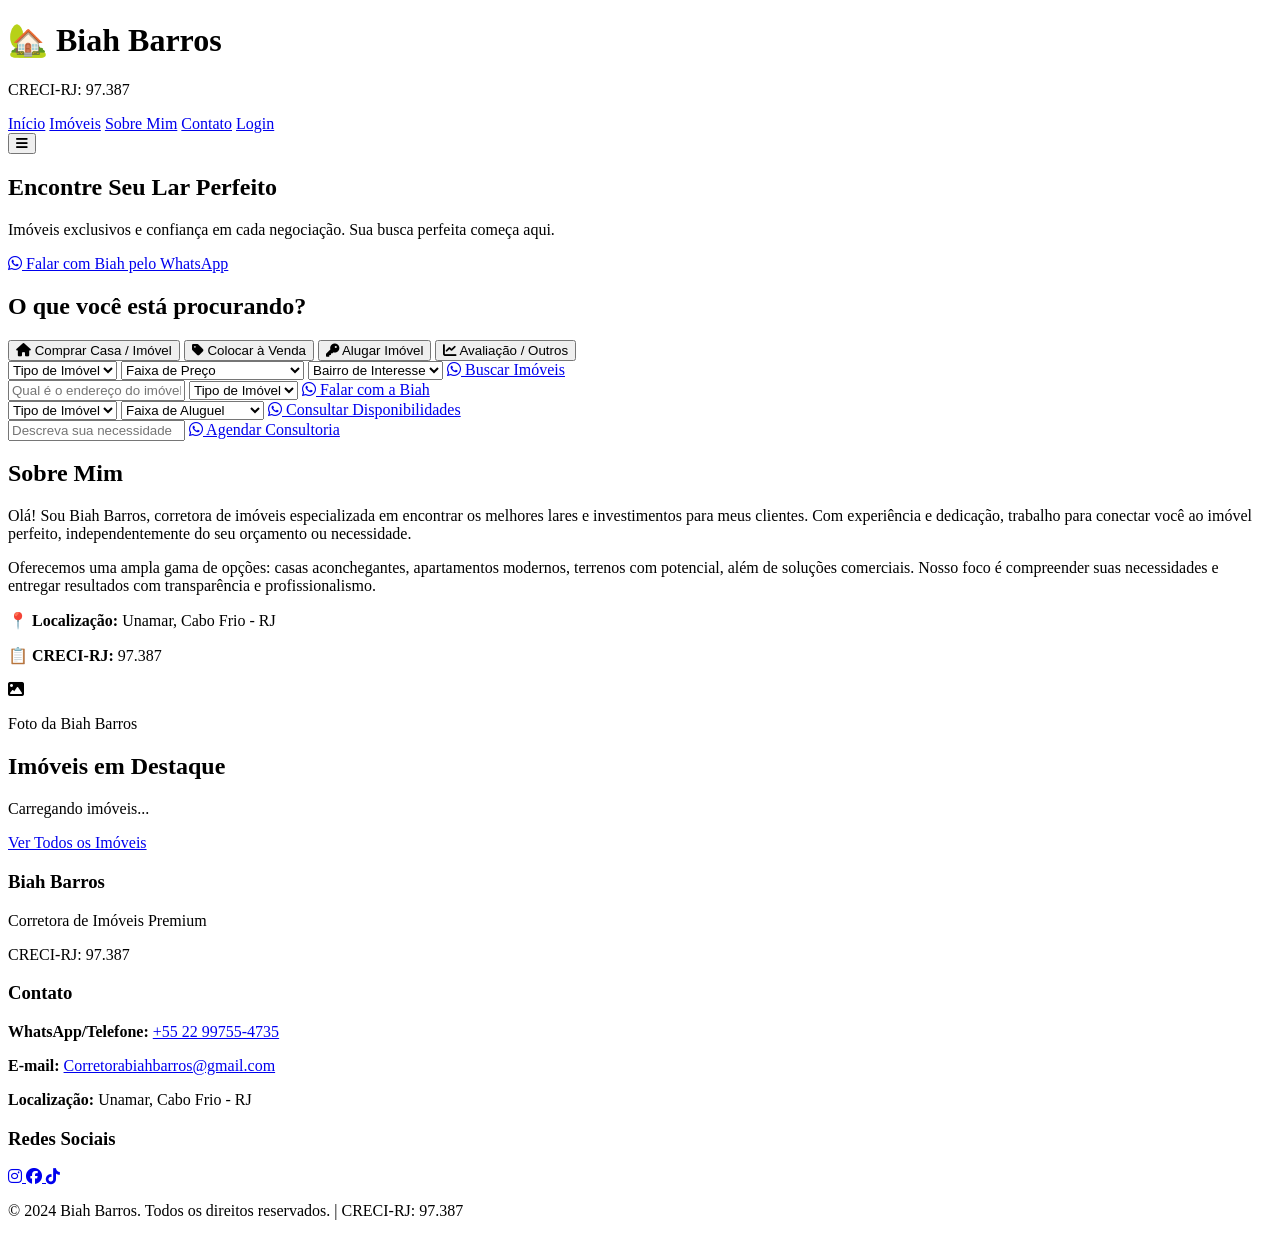
==== index.html @ 4f703f0f "Página principal do site Biah Barros com hero, sobre, imóveis e contato" ====
<!DOCTYPE html>
<html lang="pt-BR">
<head>
    <meta charset="UTF-8">
    <meta name="viewport" content="width=device-width, initial-scale=1.0">
    <title>Biah Barros - Corretora de Imóveis Premium</title>
    <link rel="stylesheet" href="styles.css">
    <link rel="stylesheet" href="https://cdnjs.cloudflare.com/ajax/libs/font-awesome/6.4.0/css/all.min.css">
</head>
<body>
    <!-- HEADER E NAVEGAÇÃO -->
    <header class="header">
        <div class="container">
            <div class="logo-section">
                <h1 class="logo">🏡 Biah Barros</h1>
                <p class="creci">CRECI-RJ: 97.387</p>
            </div>
            <nav class="nav">
                <a href="#inicio" class="nav-link">Início</a>
                <a href="#imoveis" class="nav-link">Imóveis</a>
                <a href="#sobre" class="nav-link">Sobre Mim</a>
                <a href="#contato" class="nav-link">Contato</a>
                <a href="login.html" class="nav-link auth-btn">Login</a>
            </nav>
            <button class="menu-toggle">
                <i class="fas fa-bars"></i>
            </button>
        </div>
    </header>

    <!-- HERO SECTION -->
    <section id="inicio" class="hero">
        <div class="hero-content">
            <h2 class="hero-title">Encontre Seu Lar Perfeito</h2>
            <p class="hero-subtitle">Imóveis exclusivos e confiança em cada negociação. Sua busca perfeita começa aqui.</p>
            <a href="#filtro" class="cta-button">
                <i class="fab fa-whatsapp"></i> Falar com Biah pelo WhatsApp
            </a>
        </div>
        <div class="hero-background"></div>
    </section>

    <!-- SEÇÃO FILTRO RÁPIDO -->
    <section id="filtro" class="filtro-section">
        <div class="container">
            <h2 class="section-title">O que você está procurando?</h2>
            <div class="filtro-tabs">
                <button class="filtro-tab active" data-filtro="comprar">
                    <i class="fas fa-home"></i> Comprar Casa / Imóvel
                </button>
                <button class="filtro-tab" data-filtro="vender">
                    <i class="fas fa-tag"></i> Colocar à Venda
                </button>
                <button class="filtro-tab" data-filtro="alugar">
                    <i class="fas fa-key"></i> Alugar Imóvel
                </button>
                <button class="filtro-tab" data-filtro="avaliacao">
                    <i class="fas fa-chart-line"></i> Avaliação / Outros
                </button>
            </div>

            <div class="filtro-content active" id="filtro-comprar">
                <div class="filtro-form">
                    <select class="filtro-input">
                        <option>Tipo de Imóvel</option>
                        <option>Casa</option>
                        <option>Apartamento</option>
                        <option>Terreno</option>
                        <option>Comercial</option>
                    </select>
                    <select class="filtro-input">
                        <option>Faixa de Preço</option>
                        <option>R$ 10.000 - R$ 50.000</option>
                        <option>R$ 50.000 - R$ 150.000</option>
                        <option>R$ 150.000 - R$ 500.000</option>
                        <option>R$ 500.000 - R$ 2.000.000</option>
                    </select>
                    <select class="filtro-input">
                        <option>Bairro de Interesse</option>
                        <option>Unamar</option>
                        <option>Praia do Forte</option>
                        <option>Centro</option>
                        <option>Peró</option>
                    </select>
                    <a href="https://wa.me/5522997554735?text=Olá%20Biah!%20Gostaria%20de%20informações%20sobre%20imóveis%20para%20compra" 
                       class="filtro-btn" target="_blank">
                        <i class="fab fa-whatsapp"></i> Buscar Imóveis
                    </a>
                </div>
            </div>

            <div class="filtro-content" id="filtro-vender">
                <div class="filtro-form">
                    <input type="text" class="filtro-input" placeholder="Qual é o endereço do imóvel?">
                    <select class="filtro-input">
                        <option>Tipo de Imóvel</option>
                        <option>Casa</option>
                        <option>Apartamento</option>
                        <option>Terreno</option>
                    </select>
                    <a href="https://wa.me/5522997554735?text=Olá%20Biah!%20Gostaria%20de%20colocar%20meu%20imóvel%20à%20venda" 
                       class="filtro-btn" target="_blank">
                        <i class="fab fa-whatsapp"></i> Falar com a Biah
                    </a>
                </div>
            </div>

            <div class="filtro-content" id="filtro-alugar">
                <div class="filtro-form">
                    <select class="filtro-input">
                        <option>Tipo de Imóvel</option>
                        <option>Casa</option>
                        <option>Apartamento</option>
                        <option>Comercial</option>
                    </select>
                    <select class="filtro-input">
                        <option>Faixa de Aluguel</option>
                        <option>R$ 500 - R$ 1.500</option>
                        <option>R$ 1.500 - R$ 3.000</option>
                        <option>R$ 3.000 - R$ 7.000</option>
                        <option>Acima de R$ 7.000</option>
                    </select>
                    <a href="https://wa.me/5522997554735?text=Olá%20Biah!%20Gostaria%20de%20informações%20sobre%20imóveis%20para%20aluguel" 
                       class="filtro-btn" target="_blank">
                        <i class="fab fa-whatsapp"></i> Consultar Disponibilidades
                    </a>
                </div>
            </div>

            <div class="filtro-content" id="filtro-avaliacao">
                <div class="filtro-form">
                    <input type="text" class="filtro-input" placeholder="Descreva sua necessidade">
                    <a href="https://wa.me/5522997554735?text=Olá%20Biah!%20Gostaria%20de%20solicitar%20uma%20avaliação%20ou%20consultoria" 
                       class="filtro-btn" target="_blank">
                        <i class="fab fa-whatsapp"></i> Agendar Consultoria
                    </a>
                </div>
            </div>
        </div>
    </section>

    <!-- SEÇÃO SOBRE MIM -->
    <section id="sobre" class="about">
        <div class="container">
            <div class="about-content">
                <div class="about-text">
                    <h2 class="section-title">Sobre Mim</h2>
                    <p>Olá! Sou Biah Barros, corretora de imóveis especializada em encontrar os melhores lares e investimentos para meus clientes. Com experiência e dedicação, trabalho para conectar você ao imóvel perfeito, independentemente do seu orçamento ou necessidade.</p>
                    <p>Oferecemos uma ampla gama de opções: casas aconchegantes, apartamentos modernos, terrenos com potencial, além de soluções comerciais. Nosso foco é compreender suas necessidades e entregar resultados com transparência e profissionalismo.</p>
                    <p><strong>📍 Localização:</strong> Unamar, Cabo Frio - RJ</p>
                    <p><strong>📋 CRECI-RJ:</strong> 97.387</p>
                </div>
                <div class="about-image">
                    <div class="placeholder-image">
                        <i class="fas fa-image"></i>
                        <p>Foto da Biah Barros</p>
                    </div>
                </div>
            </div>
        </div>
    </section>

    <!-- SEÇÃO IMÓVEIS EM DESTAQUE -->
    <section id="imoveis" class="properties">
        <div class="container">
            <h2 class="section-title">Imóveis em Destaque</h2>
            <div class="properties-grid" id="propertiesGrid">
                <!-- Imóveis serão carregados via JavaScript -->
                <p class="loading-text">Carregando imóveis...</p>
            </div>
            <div class="view-all">
                <a href="imoveis.html" class="view-all-btn">Ver Todos os Imóveis</a>
            </div>
        </div>
    </section>

    <!-- SEÇÃO CONTATO / RODAPÉ -->
    <footer id="contato" class="footer">
        <div class="container">
            <div class="footer-content">
                <div class="footer-section">
                    <h3>Biah Barros</h3>
                    <p>Corretora de Imóveis Premium</p>
                    <p>CRECI-RJ: 97.387</p>
                </div>
                <div class="footer-section">
                    <h3>Contato</h3>
                    <p><strong>WhatsApp/Telefone:</strong> <a href="https://wa.me/5522997554735" target="_blank">+55 22 99755-4735</a></p>
                    <p><strong>E-mail:</strong> <a href="mailto:Corretorabiahbarros@gmail.com">Corretorabiahbarros@gmail.com</a></p>
                    <p><strong>Localização:</strong> Unamar, Cabo Frio - RJ</p>
                </div>
                <div class="footer-section">
                    <h3>Redes Sociais</h3>
                    <div class="social-links">
                        <a href="https://instagram.com/corretorabiahbarros" target="_blank" title="Instagram">
                            <i class="fab fa-instagram"></i>
                        </a>
                        <a href="https://facebook.com/profile.php?id=61560522832267" target="_blank" title="Facebook">
                            <i class="fab fa-facebook"></i>
                        </a>
                        <a href="https://tiktok.com/@corretorabiahbarros" target="_blank" title="TikTok">
                            <i class="fab fa-tiktok"></i>
                        </a>
                    </div>
                </div>
            </div>
            <div class="footer-bottom">
                <p>&copy; 2024 Biah Barros. Todos os direitos reservados. | CRECI-RJ: 97.387</p>
            </div>
        </div>
    </footer>

    <script src="script.js"></script>
</body>
</html>
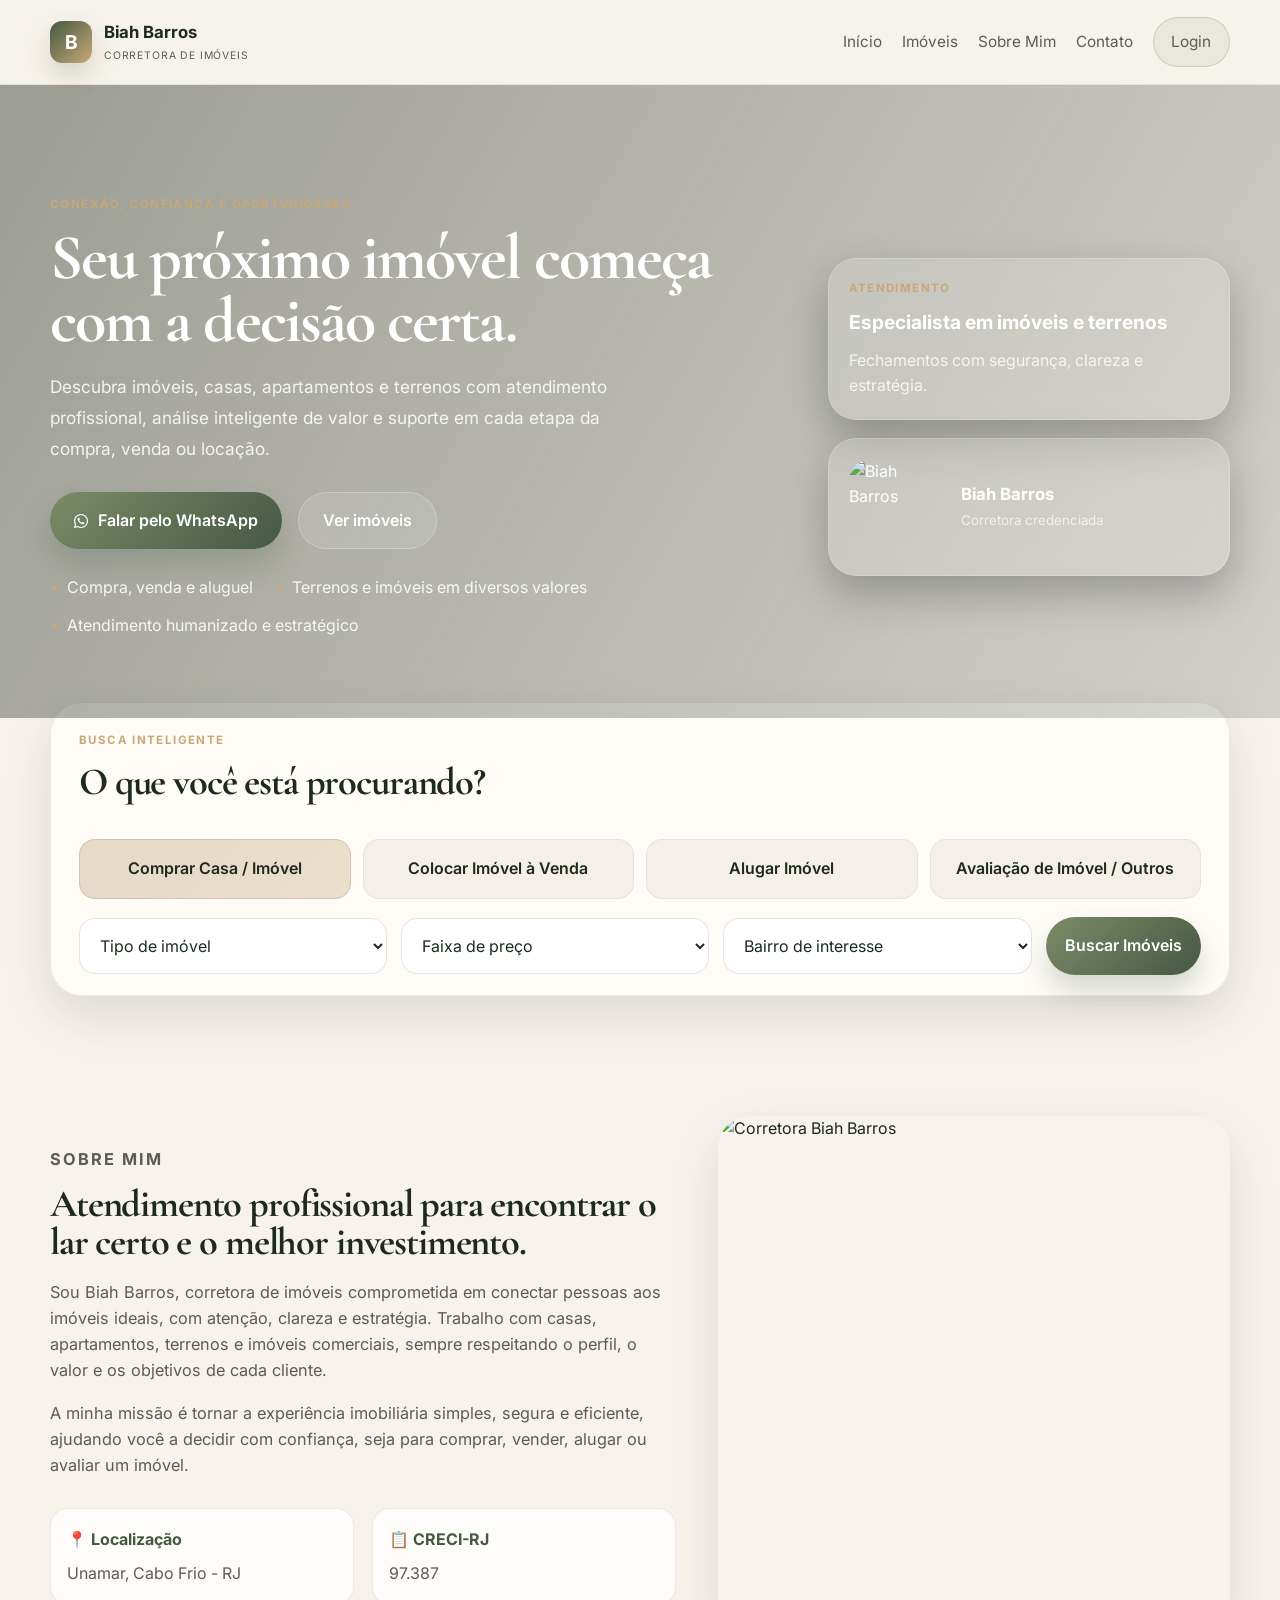
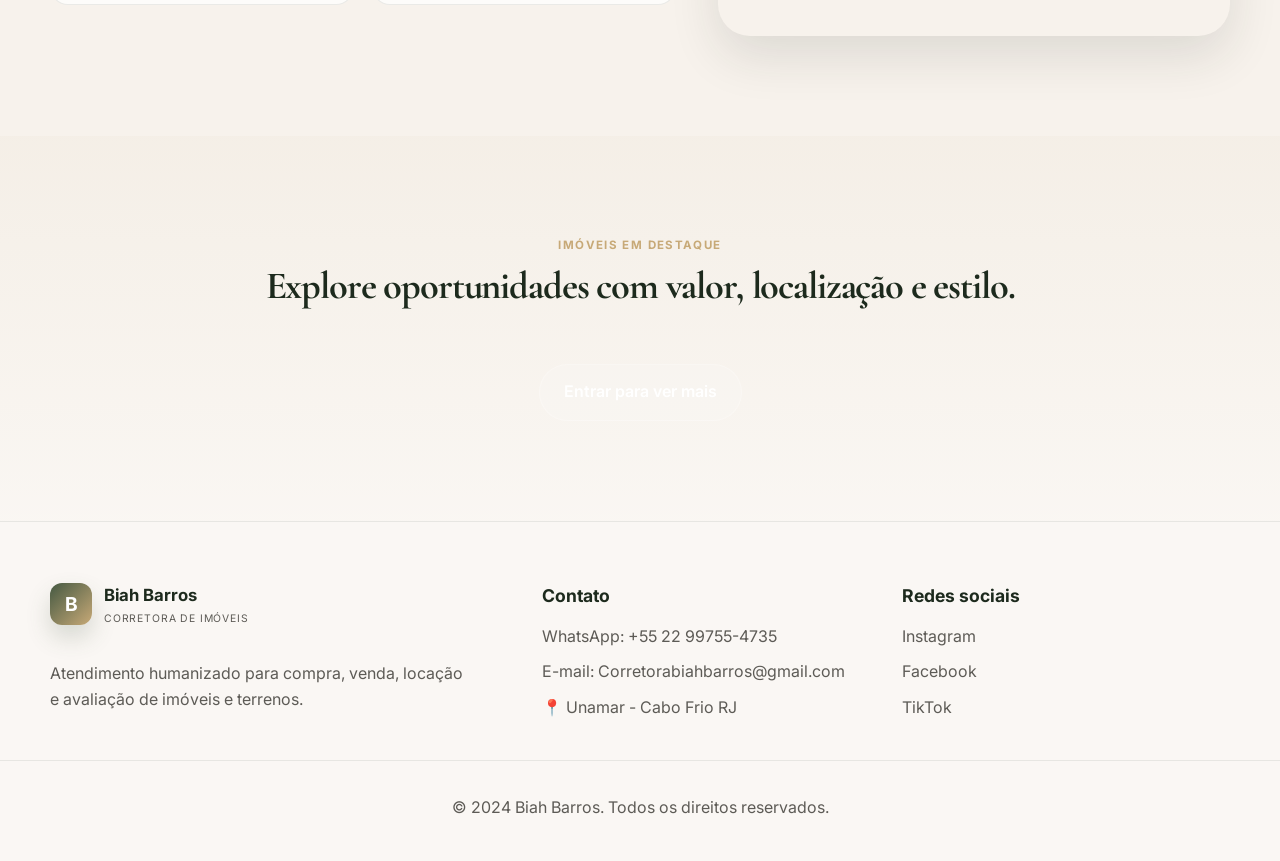
==== commit 2f29078f: "Criação do site completo da Biah Barros com páginas de login, painel admin, perfil do cliente e sist" ====
--- a/index.html
+++ b/index.html
@@ -1,215 +1,592 @@
 <!DOCTYPE html>
 <html lang="pt-BR">
-<head>
-    <meta charset="UTF-8">
-    <meta name="viewport" content="width=device-width, initial-scale=1.0">
-    <title>Biah Barros - Corretora de Imóveis Premium</title>
-    <link rel="stylesheet" href="styles.css">
-    <link rel="stylesheet" href="https://cdnjs.cloudflare.com/ajax/libs/font-awesome/6.4.0/css/all.min.css">
-</head>
-<body>
-    <!-- HEADER E NAVEGAÇÃO -->
-    <header class="header">
+  <head>
+    <meta charset="UTF-8" />
+    <meta name="viewport" content="width=device-width, initial-scale=1.0" />
+    <title>Biah Barros | Corretora de Imóveis</title>
+    <meta
+      name="description"
+      content="Biah Barros - Corretora de imóveis em Cabo Frio. Imóveis, terrenos, compra, venda e locação com atendimento profissional e confiança."
+    />
+    <link rel="preconnect" href="https://fonts.googleapis.com" />
+    <link rel="preconnect" href="https://fonts.gstatic.com" crossorigin />
+    <link
+      href="https://fonts.googleapis.com/css2?family=Cormorant+Garamond:wght@500;600;700&family=Inter:wght@400;500;600;700;800&display=swap"
+      rel="stylesheet"
+    />
+    <link rel="stylesheet" href="styles.css" />
+    <script defer src="script.js"></script>
+  </head>
+  <body data-page="home">
+    <header class="site-header">
+      <div class="container nav-shell">
+        <a href="index.html" class="brand" aria-label="Biah Barros home">
+          <span class="brand-mark">B</span>
+          <div>
+            <strong>Biah Barros</strong>
+            <small>Corretora de Imóveis</small>
+          </div>
+        </a>
+
+        <nav class="main-nav" aria-label="Menu principal">
+          <a href="#inicio">Início</a>
+          <a href="#imoveis">Imóveis</a>
+          <a href="#sobre">Sobre Mim</a>
+          <a href="#contato">Contato</a>
+          <a href="login.html" class="nav-login">Login</a>
+        </nav>
+
+        <button class="menu-toggle" aria-label="Abrir menu">
+          <span></span>
+          <span></span>
+          <span></span>
+        </button>
+      </div>
+    </header>
+
+    <main>
+      <section id="inicio" class="hero">
+        <div class="hero-overlay"></div>
+        <div class="container hero-grid">
+          <div class="hero-copy">
+            <p class="eyebrow">Conexão, confiança e oportunidades</p>
+            <h1>Seu próximo imóvel começa com a decisão certa.</h1>
+            <p class="lead">
+              Descubra imóveis, casas, apartamentos e terrenos com atendimento profissional,
+              análise inteligente de valor e suporte em cada etapa da compra, venda ou locação.
+            </p>
+            <div class="hero-actions">
+              <a
+                class="btn btn-primary"
+                href="https://wa.me/5522997554735?text=Ol%C3%A1%20Biah!%20Quero%20conversar%20sobre%20im%C3%B3veis%20e%20terrenos."
+                target="_blank"
+                rel="noopener noreferrer"
+              >
+                <i class="fa-brands fa-whatsapp"></i> Falar pelo WhatsApp
+              </a>
+              <a class="btn btn-secondary" href="#imoveis">Ver imóveis</a>
+            </div>
+            <ul class="hero-points">
+              <li>Compra, venda e aluguel</li>
+              <li>Terrenos e imóveis em diversos valores</li>
+              <li>Atendimento humanizado e estratégico</li>
+            </ul>
+          </div>
+
+          <div class="hero-panel">
+            <div class="mini-card">
+              <span class="mini-label">Atendimento</span>
+              <strong>Especialista em imóveis e terrenos</strong>
+              <p>Fechamentos com segurança, clareza e estratégia.</p>
+            </div>
+            <div class="agent-card">
+              <img
+                src="https://images.unsplash.com/photo-1494790108377-be9c29b29330?auto=format&fit=crop&w=900&q=80"
+                alt="Biah Barros"
+              />
+              <div>
+                <span>Biah Barros</span>
+                <small>Corretora credenciada</small>
+              </div>
+            </div>
+          </div>
+        </div>
+      </section>
+
+      <section class="quick-search" id="filtro">
+        <div class="container search-box">
+          <div class="section-heading left">
+            <p class="eyebrow">Busca inteligente</p>
+            <h2>O que você está procurando?</h2>
+          </div>
+
+          <div class="tab-list" role="tablist" aria-label="Filtro rápido">
+            <button class="tab active" data-target="comprar" role="tab" aria-selected="true">
+              Comprar Casa / Imóvel
+            </button>
+            <button class="tab" data-target="vender" role="tab" aria-selected="false">
+              Colocar Imóvel à Venda
+            </button>
+            <button class="tab" data-target="alugar" role="tab" aria-selected="false">
+              Alugar Imóvel
+            </button>
+            <button class="tab" data-target="avaliacao" role="tab" aria-selected="false">
+              Avaliação de Imóvel / Outros
+            </button>
+          </div>
+
+          <div class="tab-panel active" id="comprar">
+            <form class="search-form">
+              <select name="propertyType" aria-label="Tipo de imóvel">
+                <option value="">Tipo de imóvel</option>
+                <option value="Casa">Casa</option>
+                <option value="Apartamento">Apartamento</option>
+                <option value="Terreno">Terreno</option>
+                <option value="Comercial">Comercial</option>
+              </select>
+              <select name="budget" aria-label="Faixa de preço">
+                <option value="">Faixa de preço</option>
+                <option value="10000-50000">R$ 10.000 - R$ 50.000</option>
+                <option value="50000-150000">R$ 50.000 - R$ 150.000</option>
+                <option value="150000-500000">R$ 150.000 - R$ 500.000</option>
+                <option value="500000-2000000">R$ 500.000 - R$ 2.000.000</option>
+              </select>
+              <select name="location" aria-label="Bairro de interesse">
+                <option value="">Bairro de interesse</option>
+                <option value="Unamar">Unamar</option>
+                <option value="Praia do Forte">Praia do Forte</option>
+                <option value="Centro">Centro</option>
+                <option value="Peró">Peró</option>
+              </select>
+              <button type="button" class="btn btn-primary quick-send" data-message="Olá Biah! Quero encontrar imóveis para compra.">
+                Buscar Imóveis
+              </button>
+            </form>
+          </div>
+
+          <div class="tab-panel" id="vender">
+            <form class="search-form">
+              <input type="text" name="address" placeholder="Qual é o endereço do imóvel?" />
+              <select name="saleType" aria-label="Tipo do imóvel">
+                <option value="">Tipo de imóvel</option>
+                <option value="Casa">Casa</option>
+                <option value="Apartamento">Apartamento</option>
+                <option value="Terreno">Terreno</option>
+                <option value="Comercial">Comercial</option>
+              </select>
+              <button type="button" class="btn btn-primary quick-send" data-message="Olá Biah! Gostaria de colocar meu imóvel à venda.">
+                Falar com a Biah
+              </button>
+            </form>
+          </div>
+
+          <div class="tab-panel" id="alugar">
+            <form class="search-form">
+              <select name="rentalType" aria-label="Tipo de imóvel para aluguel">
+                <option value="">Tipo de imóvel</option>
+                <option value="Casa">Casa</option>
+                <option value="Apartamento">Apartamento</option>
+                <option value="Comercial">Comercial</option>
+              </select>
+              <select name="rentalBudget" aria-label="Faixa de aluguel">
+                <option value="">Faixa de aluguel</option>
+                <option value="500-1500">R$ 500 - R$ 1.500</option>
+                <option value="1500-3000">R$ 1.500 - R$ 3.000</option>
+                <option value="3000-7000">R$ 3.000 - R$ 7.000</option>
+                <option value="7000-20000">Acima de R$ 7.000</option>
+              </select>
+              <button type="button" class="btn btn-primary quick-send" data-message="Olá Biah! Quero saber opções para alugar imóveis.">
+                Consultar Disponibilidades
+              </button>
+            </form>
+          </div>
+
+          <div class="tab-panel" id="avaliacao">
+            <form class="search-form">
+              <input type="text" name="evaluation" placeholder="Descreva sua necessidade ou imóvel" />
+              <button type="button" class="btn btn-primary quick-send" data-message="Olá Biah! Quero solicitar avaliação ou consultoria imobiliária.">
+                Agendar Consultoria
+              </button>
+            </form>
+          </div>
+        </div>
+      </section>
+
+      <section id="sobre" class="about-section">
+        <div class="container about-grid">
+          <div class="about-copy">
+            <p class="eyebrow">Sobre mim</p>
+            <h2>Atendimento profissional para encontrar o lar certo e o melhor investimento.</h2>
+            <p>
+              Sou Biah Barros, corretora de imóveis comprometida em conectar pessoas aos imóveis ideais,
+              com atenção, clareza e estratégia. Trabalho com casas, apartamentos, terrenos e imóveis comerciais,
+              sempre respeitando o perfil, o valor e os objetivos de cada cliente.
+            </p>
+            <p>
+              A minha missão é tornar a experiência imobiliária simples, segura e eficiente, ajudando você a
+              decidir com confiança, seja para comprar, vender, alugar ou avaliar um imóvel.
+            </p>
+            <div class="about-list">
+              <div>
+                <strong>📍 Localização</strong>
+                <span>Unamar, Cabo Frio - RJ</span>
+              </div>
+              <div>
+                <strong>📋 CRECI-RJ</strong>
+                <span>97.387</span>
+              </div>
+            </div>
+          </div>
+
+          <div class="about-photo">
+            <img
+              src="https://images.unsplash.com/photo-1544005313-94ddf0286df2?auto=format&fit=crop&w=900&q=80"
+              alt="Corretora Biah Barros"
+            />
+          </div>
+        </div>
+      </section>
+
+      <section id="imoveis" class="feature-section">
         <div class="container">
-            <div class="logo-section">
-                <h1 class="logo">🏡 Biah Barros</h1>
-                <p class="creci">CRECI-RJ: 97.387</p>
+          <div class="section-heading center">
+            <p class="eyebrow">Imóveis em destaque</p>
+            <h2>Explore oportunidades com valor, localização e estilo.</h2>
+          </div>
+
+          <div class="property-grid" id="featuredProperties"></div>
+
+          <div class="more-link-wrap">
+            <a href="login.html" class="btn btn-secondary">Entrar para ver mais</a>
+          </div>
+        </div>
+      </section>
+    </main>
+
+    <footer id="contato" class="site-footer">
+      <div class="container footer-grid">
+        <div>
+          <a href="index.html" class="brand footer-brand">
+            <span class="brand-mark">B</span>
+            <div>
+              <strong>Biah Barros</strong>
+              <small>Corretora de Imóveis</small>
             </div>
-            <nav class="nav">
-                <a href="#inicio" class="nav-link">Início</a>
-                <a href="#imoveis" class="nav-link">Imóveis</a>
-                <a href="#sobre" class="nav-link">Sobre Mim</a>
-                <a href="#contato" class="nav-link">Contato</a>
-                <a href="login.html" class="nav-link auth-btn">Login</a>
-            </nav>
-            <button class="menu-toggle">
-                <i class="fas fa-bars"></i>
-            </button>
-        </div>
-    </header>
-
-    <!-- HERO SECTION -->
-    <section id="inicio" class="hero">
-        <div class="hero-content">
-            <h2 class="hero-title">Encontre Seu Lar Perfeito</h2>
-            <p class="hero-subtitle">Imóveis exclusivos e confiança em cada negociação. Sua busca perfeita começa aqui.</p>
-            <a href="#filtro" class="cta-button">
-                <i class="fab fa-whatsapp"></i> Falar com Biah pelo WhatsApp
-            </a>
-        </div>
-        <div class="hero-background"></div>
-    </section>
-
-    <!-- SEÇÃO FILTRO RÁPIDO -->
-    <section id="filtro" class="filtro-section">
-        <div class="container">
-            <h2 class="section-title">O que você está procurando?</h2>
-            <div class="filtro-tabs">
-                <button class="filtro-tab active" data-filtro="comprar">
-                    <i class="fas fa-home"></i> Comprar Casa / Imóvel
-                </button>
-                <button class="filtro-tab" data-filtro="vender">
-                    <i class="fas fa-tag"></i> Colocar à Venda
-                </button>
-                <button class="filtro-tab" data-filtro="alugar">
-                    <i class="fas fa-key"></i> Alugar Imóvel
-                </button>
-                <button class="filtro-tab" data-filtro="avaliacao">
-                    <i class="fas fa-chart-line"></i> Avaliação / Outros
-                </button>
-            </div>
-
-            <div class="filtro-content active" id="filtro-comprar">
-                <div class="filtro-form">
-                    <select class="filtro-input">
-                        <option>Tipo de Imóvel</option>
-                        <option>Casa</option>
-                        <option>Apartamento</option>
-                        <option>Terreno</option>
-                        <option>Comercial</option>
-                    </select>
-                    <select class="filtro-input">
-                        <option>Faixa de Preço</option>
-                        <option>R$ 10.000 - R$ 50.000</option>
-                        <option>R$ 50.000 - R$ 150.000</option>
-                        <option>R$ 150.000 - R$ 500.000</option>
-                        <option>R$ 500.000 - R$ 2.000.000</option>
-                    </select>
-                    <select class="filtro-input">
-                        <option>Bairro de Interesse</option>
-                        <option>Unamar</option>
-                        <option>Praia do Forte</option>
-                        <option>Centro</option>
-                        <option>Peró</option>
-                    </select>
-                    <a href="https://wa.me/5522997554735?text=Olá%20Biah!%20Gostaria%20de%20informações%20sobre%20imóveis%20para%20compra" 
-                       class="filtro-btn" target="_blank">
-                        <i class="fab fa-whatsapp"></i> Buscar Imóveis
-                    </a>
-                </div>
-            </div>
-
-            <div class="filtro-content" id="filtro-vender">
-                <div class="filtro-form">
-                    <input type="text" class="filtro-input" placeholder="Qual é o endereço do imóvel?">
-                    <select class="filtro-input">
-                        <option>Tipo de Imóvel</option>
-                        <option>Casa</option>
-                        <option>Apartamento</option>
-                        <option>Terreno</option>
-                    </select>
-                    <a href="https://wa.me/5522997554735?text=Olá%20Biah!%20Gostaria%20de%20colocar%20meu%20imóvel%20à%20venda" 
-                       class="filtro-btn" target="_blank">
-                        <i class="fab fa-whatsapp"></i> Falar com a Biah
-                    </a>
-                </div>
-            </div>
-
-            <div class="filtro-content" id="filtro-alugar">
-                <div class="filtro-form">
-                    <select class="filtro-input">
-                        <option>Tipo de Imóvel</option>
-                        <option>Casa</option>
-                        <option>Apartamento</option>
-                        <option>Comercial</option>
-                    </select>
-                    <select class="filtro-input">
-                        <option>Faixa de Aluguel</option>
-                        <option>R$ 500 - R$ 1.500</option>
-                        <option>R$ 1.500 - R$ 3.000</option>
-                        <option>R$ 3.000 - R$ 7.000</option>
-                        <option>Acima de R$ 7.000</option>
-                    </select>
-                    <a href="https://wa.me/5522997554735?text=Olá%20Biah!%20Gostaria%20de%20informações%20sobre%20imóveis%20para%20aluguel" 
-                       class="filtro-btn" target="_blank">
-                        <i class="fab fa-whatsapp"></i> Consultar Disponibilidades
-                    </a>
-                </div>
-            </div>
-
-            <div class="filtro-content" id="filtro-avaliacao">
-                <div class="filtro-form">
-                    <input type="text" class="filtro-input" placeholder="Descreva sua necessidade">
-                    <a href="https://wa.me/5522997554735?text=Olá%20Biah!%20Gostaria%20de%20solicitar%20uma%20avaliação%20ou%20consultoria" 
-                       class="filtro-btn" target="_blank">
-                        <i class="fab fa-whatsapp"></i> Agendar Consultoria
-                    </a>
-                </div>
-            </div>
-        </div>
-    </section>
-
-    <!-- SEÇÃO SOBRE MIM -->
-    <section id="sobre" class="about">
-        <div class="container">
-            <div class="about-content">
-                <div class="about-text">
-                    <h2 class="section-title">Sobre Mim</h2>
-                    <p>Olá! Sou Biah Barros, corretora de imóveis especializada em encontrar os melhores lares e investimentos para meus clientes. Com experiência e dedicação, trabalho para conectar você ao imóvel perfeito, independentemente do seu orçamento ou necessidade.</p>
-                    <p>Oferecemos uma ampla gama de opções: casas aconchegantes, apartamentos modernos, terrenos com potencial, além de soluções comerciais. Nosso foco é compreender suas necessidades e entregar resultados com transparência e profissionalismo.</p>
-                    <p><strong>📍 Localização:</strong> Unamar, Cabo Frio - RJ</p>
-                    <p><strong>📋 CRECI-RJ:</strong> 97.387</p>
-                </div>
-                <div class="about-image">
-                    <div class="placeholder-image">
-                        <i class="fas fa-image"></i>
-                        <p>Foto da Biah Barros</p>
-                    </div>
-                </div>
-            </div>
-        </div>
-    </section>
-
-    <!-- SEÇÃO IMÓVEIS EM DESTAQUE -->
-    <section id="imoveis" class="properties">
-        <div class="container">
-            <h2 class="section-title">Imóveis em Destaque</h2>
-            <div class="properties-grid" id="propertiesGrid">
-                <!-- Imóveis serão carregados via JavaScript -->
-                <p class="loading-text">Carregando imóveis...</p>
-            </div>
-            <div class="view-all">
-                <a href="imoveis.html" class="view-all-btn">Ver Todos os Imóveis</a>
-            </div>
-        </div>
-    </section>
-
-    <!-- SEÇÃO CONTATO / RODAPÉ -->
-    <footer id="contato" class="footer">
-        <div class="container">
-            <div class="footer-content">
-                <div class="footer-section">
-                    <h3>Biah Barros</h3>
-                    <p>Corretora de Imóveis Premium</p>
-                    <p>CRECI-RJ: 97.387</p>
-                </div>
-                <div class="footer-section">
-                    <h3>Contato</h3>
-                    <p><strong>WhatsApp/Telefone:</strong> <a href="https://wa.me/5522997554735" target="_blank">+55 22 99755-4735</a></p>
-                    <p><strong>E-mail:</strong> <a href="mailto:Corretorabiahbarros@gmail.com">Corretorabiahbarros@gmail.com</a></p>
-                    <p><strong>Localização:</strong> Unamar, Cabo Frio - RJ</p>
-                </div>
-                <div class="footer-section">
-                    <h3>Redes Sociais</h3>
-                    <div class="social-links">
-                        <a href="https://instagram.com/corretorabiahbarros" target="_blank" title="Instagram">
-                            <i class="fab fa-instagram"></i>
-                        </a>
-                        <a href="https://facebook.com/profile.php?id=61560522832267" target="_blank" title="Facebook">
-                            <i class="fab fa-facebook"></i>
-                        </a>
-                        <a href="https://tiktok.com/@corretorabiahbarros" target="_blank" title="TikTok">
-                            <i class="fab fa-tiktok"></i>
-                        </a>
-                    </div>
-                </div>
-            </div>
-            <div class="footer-bottom">
-                <p>&copy; 2024 Biah Barros. Todos os direitos reservados. | CRECI-RJ: 97.387</p>
-            </div>
-        </div>
+          </a>
+          <p class="footer-copy">
+            Atendimento humanizado para compra, venda, locação e avaliação de imóveis e terrenos.
+          </p>
+        </div>
+
+        <div>
+          <h3>Contato</h3>
+          <ul class="footer-list">
+            <li><a href="https://wa.me/5522997554735" target="_blank" rel="noopener noreferrer">WhatsApp: +55 22 99755-4735</a></li>
+            <li><a href="mailto:Corretorabiahbarros@gmail.com">E-mail: Corretorabiahbarros@gmail.com</a></li>
+            <li>📍 Unamar - Cabo Frio RJ</li>
+          </ul>
+        </div>
+
+        <div>
+          <h3>Redes sociais</h3>
+          <ul class="footer-list social-list">
+            <li><a href="https://instagram.com/corretorabiahbarros" target="_blank" rel="noopener noreferrer">Instagram</a></li>
+            <li><a href="https://facebook.com/profile.php?id=61560522832267" target="_blank" rel="noopener noreferrer">Facebook</a></li>
+            <li><a href="https://tiktok.com/@corretorabiahbarros" target="_blank" rel="noopener noreferrer">TikTok</a></li>
+          </ul>
+        </div>
+      </div>
+
+      <div class="footer-bottom">
+        <p>© 2024 Biah Barros. Todos os direitos reservados.</p>
+      </div>
     </footer>
 
-    <script src="script.js"></script>
-</body>
-</html>+    <div id="toast" class="toast" aria-live="polite"></div>
+  </body>
+</html>
+
+
+
+
+
+
+
+
+
+
+
+
+
+
+
+
+
+
+
+
+
+
+
+
+
+
+
+
+
+
+
+
+
+
+
+
+
+
+
+
+
+
+
+
+
+
+
+
+
+
+
+
+
+
+
+
+
+
+
+
+
+
+
+
+
+
+
+
+
+
+
+
+
+
+
+
+
+
+
+
+
+
+
+
+
+
+
+
+
+
+
+
+
+
+
+
+
+
+
+
+
+
+
+
+
+
+
+
+
+
+
+
+
+
+
+
+
+
+
+
+
+
+
+
+
+
+
+
+
+
+
+
+
+
+
+
+
+
+
+
+
+
+
+
+
+
+
+
+
+
+
+
+
+
+
+
+
+
+
+
+
+
+
+
+
+
+
+
+
+
+
+
+
+
+
+
+
+
+
+
+
+
+
+
+
+
+
+
+
+
+
+
+
+
+
+
+
+
+
+
+
+
+
+
+
+
+
+
+
+
+
+
+
+
+
+
+
+
+
+
+
+
+
+
+
+
+
+
+
+
+
+
+
+
+
+
+
+
+
+
+
+
+
+
+
+
+
+
+
+
+
+
+
+
+
+
+
+
+
+
+
+
+
+
+
+
+
+
+
+
+
+
+
+
+
+
+
+
+
+
+
+
+
+
+
+
+
+
+
+
+
+
+
+
+
+
+
+
+
+
+
+
+
+
+
--- a/styles.css
+++ b/styles.css
@@ -0,0 +1,1026 @@
+@import url("https://cdnjs.cloudflare.com/ajax/libs/font-awesome/6.7.2/css/all.min.css");
+
+:root {
+  --bg: #f7f2ec;
+  --panel: #fffdf9;
+  --card: #f0e7dd;
+  --soft: #d9c8b4;
+  --sage: #7c8a68;
+  --sage-deep: #455942;
+  --beige: #e7d8c7;
+  --champagne: #c7a977;
+  --text: #1d2a1d;
+  --muted: #5d5b56;
+  --line: rgba(21, 34, 20, 0.08);
+  --shadow: 0 20px 50px rgba(33, 40, 30, 0.12);
+  --radius: 24px;
+}
+
+* {
+  box-sizing: border-box;
+}
+
+html {
+  scroll-behavior: smooth;
+}
+
+body {
+  margin: 0;
+  font-family: "Inter", sans-serif;
+  background: var(--bg);
+  color: var(--text);
+  line-height: 1.6;
+}
+
+a {
+  color: inherit;
+  text-decoration: none;
+}
+
+img {
+  max-width: 100%;
+  display: block;
+}
+
+button,
+input,
+select {
+  font: inherit;
+}
+
+.container {
+  width: min(1180px, calc(100% - 32px));
+  margin: 0 auto;
+}
+
+.site-header {
+  position: sticky;
+  top: 0;
+  z-index: 40;
+  backdrop-filter: blur(12px);
+  background: rgba(247, 242, 236, 0.78);
+  border-bottom: 1px solid var(--line);
+}
+
+.nav-shell {
+  min-height: 84px;
+  display: flex;
+  align-items: center;
+  justify-content: space-between;
+  gap: 18px;
+}
+
+.brand {
+  display: inline-flex;
+  align-items: center;
+  gap: 12px;
+}
+
+.brand-mark {
+  width: 42px;
+  height: 42px;
+  border-radius: 12px;
+  display: inline-flex;
+  align-items: center;
+  justify-content: center;
+  background: linear-gradient(135deg, var(--sage-deep), var(--champagne));
+  color: #fff;
+  font-weight: bold;
+  font-size: 1.2rem;
+  box-shadow: 0 12px 24px rgba(69, 89, 66, 0.2);
+}
+
+.brand strong,
+.brand small {
+  display: block;
+}
+
+.brand strong {
+  font-size: 1.05rem;
+  color: var(--text);
+}
+
+.brand small {
+  color: var(--muted);
+  letter-spacing: 0.08em;
+  text-transform: uppercase;
+  font-size: 0.65rem;
+  margin-top: 2px;
+}
+
+.main-nav {
+  display: flex;
+  align-items: center;
+  gap: 20px;
+  font-size: 0.96rem;
+}
+
+.main-nav a {
+  color: var(--muted);
+  transition: 0.2s ease;
+}
+
+.main-nav a:hover {
+  color: var(--sage-deep);
+}
+
+.nav-login {
+  background: rgba(69, 89, 66, 0.08);
+  border: 1px solid rgba(69, 89, 66, 0.18);
+  border-radius: 999px;
+  padding: 0.72rem 1.1rem;
+}
+
+.menu-toggle {
+  display: none;
+  background: transparent;
+  border: 0;
+  width: 48px;
+  height: 48px;
+  border-radius: 12px;
+  cursor: pointer;
+}
+
+.menu-toggle span {
+  display: block;
+  width: 22px;
+  height: 2px;
+  background: var(--text);
+  margin: 5px auto;
+}
+
+.hero {
+  position: relative;
+  padding: 110px 0 80px;
+  background:
+    linear-gradient(120deg, rgba(20, 30, 19, 0.4), rgba(20, 30, 19, 0.16)),
+    url("https://images.unsplash.com/photo-1600585154340-be6161a56a0c?auto=format&fit=crop&w=1800&q=80") center/cover no-repeat;
+}
+
+.hero-grid {
+  position: relative;
+  z-index: 1;
+  display: grid;
+  grid-template-columns: 1.3fr 0.7fr;
+  align-items: center;
+  gap: 30px;
+}
+
+.hero-copy {
+  max-width: 700px;
+  color: #fff;
+}
+
+.eyebrow {
+  margin: 0 0 14px;
+  text-transform: uppercase;
+  letter-spacing: 0.12em;
+  font-size: 0.72rem;
+  color: var(--champagne);
+  font-weight: 700;
+}
+
+.hero-copy h1,
+.section-heading h2,
+.about-copy h2 {
+  font-family: "Cormorant Garamond", serif;
+  line-height: 0.98;
+  letter-spacing: -0.03em;
+  margin: 0 0 18px;
+}
+
+.hero-copy h1 {
+  font-size: clamp(3rem, 5vw, 5rem);
+}
+
+.lead {
+  font-size: 1.08rem;
+  line-height: 1.8;
+  color: rgba(255, 255, 255, 0.88);
+  max-width: 620px;
+}
+
+.hero-actions {
+  display: flex;
+  flex-wrap: wrap;
+  gap: 16px;
+  margin-top: 28px;
+}
+
+.btn {
+  display: inline-flex;
+  align-items: center;
+  justify-content: center;
+  gap: 10px;
+  border: none;
+  border-radius: 999px;
+  cursor: pointer;
+  transition: 0.2s ease;
+  font-weight: 600;
+}
+
+.btn-primary {
+  background: linear-gradient(135deg, var(--sage), var(--sage-deep));
+  color: #fff;
+  padding: 0.92rem 1.5rem;
+  box-shadow: 0 16px 28px rgba(69, 89, 66, 0.22);
+}
+
+.btn-secondary {
+  padding: 0.92rem 1.5rem;
+  background: rgba(255, 255, 255, 0.12);
+  border: 1px solid rgba(255, 255, 255, 0.24);
+  color: #fff;
+}
+
+.btn:hover {
+  transform: translateY(-2px);
+}
+
+.hero-points {
+  list-style: none;
+  padding: 0;
+  margin: 26px 0 0;
+  display: flex;
+  flex-wrap: wrap;
+  gap: 12px 22px;
+  color: rgba(255, 255, 255, 0.9);
+}
+
+.hero-points li::before {
+  content: "•";
+  color: var(--champagne);
+  margin-right: 8px;
+}
+
+.hero-panel {
+  display: flex;
+  flex-direction: column;
+  gap: 18px;
+}
+
+.mini-card,
+.agent-card {
+  background: rgba(255, 255, 255, 0.15);
+  border: 1px solid rgba(255, 255, 255, 0.18);
+  backdrop-filter: blur(12px);
+  border-radius: 28px;
+  padding: 20px;
+  color: #fff;
+  box-shadow: 0 18px 40px rgba(8, 12, 16, 0.25);
+}
+
+.mini-card {
+  display: flex;
+  flex-direction: column;
+  gap: 10px;
+}
+
+.mini-card strong {
+  font-size: 1.2rem;
+}
+
+.mini-card p {
+  margin: 0;
+  color: rgba(255, 255, 255, 0.8);
+}
+
+.mini-label {
+  color: var(--champagne);
+  text-transform: uppercase;
+  letter-spacing: 0.12em;
+  font-size: 0.72rem;
+  font-weight: 700;
+}
+
+.agent-card {
+  display: flex;
+  align-items: center;
+  gap: 16px;
+}
+
+.agent-card img {
+  width: 96px;
+  height: 96px;
+  border-radius: 22px;
+  object-fit: cover;
+}
+
+.agent-card span {
+  display: block;
+  font-weight: 700;
+  font-size: 1.05rem;
+}
+
+.agent-card small {
+  color: rgba(255, 255, 255, 0.7);
+}
+
+.quick-search {
+  padding: 20px 0;
+  margin-top: -36px;
+}
+
+.search-box {
+  background: rgba(255, 253, 249, 0.92);
+  border: 1px solid var(--line);
+  border-radius: 32px;
+  box-shadow: var(--shadow);
+  padding: 28px 28px 20px;
+}
+
+.section-heading {
+  margin-bottom: 20px;
+}
+
+.section-heading.left {
+  display: flex;
+  flex-direction: column;
+  align-items: flex-start;
+}
+
+.section-heading.center {
+  text-align: center;
+}
+
+.section-heading h2,
+.about-copy h2 {
+  font-size: clamp(2.2rem, 3vw, 3.1rem);
+  color: var(--text);
+}
+
+.tab-list {
+  display: grid;
+  grid-template-columns: repeat(4, minmax(180px, 1fr));
+  gap: 12px;
+  margin-bottom: 18px;
+}
+
+.tab {
+  background: #f5efe9;
+  border: 1px solid rgba(69, 89, 66, 0.08);
+  border-radius: 16px;
+  padding: 1rem 0.8rem;
+  font-weight: 600;
+  color: var(--text);
+  cursor: pointer;
+  transition: 0.2s ease;
+}
+
+.tab.active {
+  background: linear-gradient(135deg, var(--beige), rgba(199, 169, 119, 0.35));
+  border-color: rgba(116, 112, 93, 0.22);
+}
+
+.tab-panel {
+  display: none;
+}
+
+.tab-panel.active {
+  display: block;
+}
+
+.search-form {
+  display: grid;
+  grid-template-columns: repeat(3, minmax(180px, 1fr)) auto;
+  align-items: center;
+  gap: 14px;
+}
+
+.search-form input,
+.search-form select {
+  width: 100%;
+  min-height: 56px;
+  border-radius: 16px;
+  border: 1px solid rgba(69, 89, 66, 0.14);
+  background: #fff;
+  color: var(--text);
+  padding: 0.86rem 1rem;
+  outline: none;
+}
+
+.search-form input:focus,
+.search-form select:focus {
+  border-color: rgba(69, 89, 66, 0.38);
+  box-shadow: 0 0 0 4px rgba(124, 138, 104, 0.12);
+}
+
+.quick-send {
+  padding: 1rem 1.2rem;
+}
+
+.about-section,
+.feature-section {
+  padding: 100px 0;
+}
+
+.about-grid {
+  display: grid;
+  grid-template-columns: 1.1fr 0.9fr;
+  gap: 42px;
+  align-items: center;
+}
+
+.about-copy {
+  max-width: 650px;
+}
+
+.about-copy p {
+  color: var(--muted);
+  font-size: 1.02rem;
+}
+
+.about-list {
+  display: grid;
+  grid-template-columns: repeat(2, minmax(180px, 1fr));
+  gap: 18px;
+  margin-top: 30px;
+}
+
+.about-list div {
+  background: rgba(255, 255, 255, 0.72);
+  border: 1px solid var(--line);
+  border-radius: 18px;
+  padding: 18px 16px;
+}
+
+.about-list strong,
+.about-list span {
+  display: block;
+}
+
+.about-list strong {
+  color: var(--sage-deep);
+  margin-bottom: 8px;
+}
+
+.about-list span {
+  color: var(--muted);
+}
+
+.about-photo img {
+  width: 100%;
+  min-height: 520px;
+  object-fit: cover;
+  border-radius: 32px;
+  box-shadow: var(--shadow);
+}
+
+.feature-section {
+  background: linear-gradient(180deg, rgba(233, 224, 207, 0.18), rgba(255, 255, 255, 0.35));
+}
+
+.property-grid {
+  display: grid;
+  grid-template-columns: repeat(3, minmax(250px, 1fr));
+  gap: 22px;
+  margin-top: 28px;
+}
+
+.property-card {
+  background: #fffdfd;
+  border: 1px solid var(--line);
+  border-radius: 28px;
+  overflow: hidden;
+  box-shadow: 0 14px 28px rgba(32, 36, 28, 0.06);
+  transition: 0.2s ease;
+}
+
+.property-card:hover {
+  transform: translateY(-4px);
+  box-shadow: var(--shadow);
+}
+
+.property-image {
+  position: relative;
+  height: 230px;
+}
+
+.property-image img {
+  width: 100%;
+  height: 100%;
+  object-fit: cover;
+}
+
+.property-badge {
+  position: absolute;
+  top: 16px;
+  left: 16px;
+  display: inline-flex;
+  align-items: center;
+  gap: 6px;
+  background: rgba(69, 89, 66, 0.9);
+  color: #fff;
+  border-radius: 999px;
+  padding: 0.55rem 0.8rem;
+  font-size: 0.78rem;
+  font-weight: 600;
+}
+
+.property-content {
+  padding: 18px 18px 22px;
+}
+
+.property-header {
+  display: flex;
+  justify-content: space-between;
+  align-items: center;
+  gap: 12px;
+  margin-bottom: 12px;
+}
+
+.property-name {
+  font-size: 1.2rem;
+  font-weight: 700;
+}
+
+.property-price {
+  color: var(--sage-deep);
+  font-size: 1.5rem;
+  line-height: 1;
+  font-weight: 800;
+}
+
+.property-meta {
+  display: grid;
+  grid-template-columns: repeat(3, minmax(0, 1fr));
+  gap: 10px;
+  padding: 12px 0;
+  margin-bottom: 14px;
+  border-top: 1px solid rgba(69, 89, 66, 0.08);
+  border-bottom: 1px solid rgba(69, 89, 66, 0.08);
+  color: var(--muted);
+  font-size: 0.9rem;
+}
+
+.property-meta span {
+  display: inline-flex;
+  align-items: center;
+  justify-content: center;
+  gap: 6px;
+}
+
+.property-location {
+  color: var(--muted);
+  margin-bottom: 18px;
+}
+
+.property-actions {
+  display: flex;
+  gap: 10px;
+}
+
+.property-actions .btn {
+  flex: 1;
+  padding: 0.8rem 0.9rem;
+  font-size: 0.86rem;
+}
+
+.card-secondary {
+  background: rgba(124, 138, 104, 0.08);
+  color: var(--sage-deep);
+}
+
+.more-link-wrap {
+  display: flex;
+  justify-content: center;
+  margin-top: 30px;
+}
+
+.site-footer {
+  border-top: 1px solid var(--line);
+  background: rgba(255, 255, 255, 0.38);
+  padding-top: 60px;
+}
+
+.footer-grid {
+  display: grid;
+  grid-template-columns: 1.4fr 1fr 1fr;
+  gap: 32px;
+}
+
+.footer-brand {
+  margin-bottom: 18px;
+}
+
+.footer-copy {
+  max-width: 420px;
+  color: var(--muted);
+}
+
+.site-footer h3 {
+  margin-top: 0;
+  margin-bottom: 14px;
+  font-size: 1.1rem;
+}
+
+.footer-list {
+  list-style: none;
+  padding: 0;
+  margin: 0;
+  display: grid;
+  gap: 10px;
+  color: var(--muted);
+}
+
+.footer-list a {
+  color: var(--muted);
+}
+
+.footer-list a:hover {
+  color: var(--sage-deep);
+}
+
+.footer-bottom {
+  margin-top: 32px;
+  border-top: 1px solid var(--line);
+  text-align: center;
+  color: var(--muted);
+  padding: 18px 0 24px;
+}
+
+.toast {
+  position: fixed;
+  right: 24px;
+  bottom: 24px;
+  transform: translateY(120px);
+  opacity: 0;
+  background: #233225;
+  color: #fff;
+  border-radius: 14px;
+  padding: 0.9rem 1.1rem;
+  box-shadow: var(--shadow);
+  transition: 0.25s ease;
+  z-index: 80;
+}
+
+.toast.show {
+  transform: translateY(0);
+  opacity: 1;
+}
+
+.page-shell {
+  padding: 80px 0 90px;
+}
+
+.auth-layout {
+  display: grid;
+  grid-template-columns: 1.1fr 0.9fr;
+  gap: 24px;
+  align-items: stretch;
+}
+
+.auth-panel,
+.form-panel,
+.info-panel {
+  background: rgba(255, 255, 255, 0.6);
+  border: 1px solid var(--line);
+  border-radius: 28px;
+  box-shadow: var(--shadow);
+  padding: 28px;
+}
+
+.form-panel h2,
+.info-panel h2 {
+  margin-top: 0;
+  margin-bottom: 20px;
+  font-size: clamp(2rem, 3vw, 2.8rem);
+  font-family: "Cormorant Garamond", serif;
+}
+
+.auth-switch {
+  display: flex;
+  gap: 10px;
+  background: #f2eae0;
+  border-radius: 999px;
+  padding: 8px;
+  margin-bottom: 20px;
+}
+
+.auth-switch button {
+  flex: 1;
+  background: transparent;
+  border: none;
+  border-radius: 999px;
+  padding: 0.82rem 1rem;
+  font-weight: 700;
+  color: var(--muted);
+  cursor: pointer;
+}
+
+.auth-switch button.active {
+  background: #fff;
+  color: var(--sage-deep);
+  box-shadow: 0 12px 24px rgba(34, 40, 30, 0.08);
+}
+
+.auth-form {
+  display: grid;
+  gap: 14px;
+}
+
+.auth-form input,
+.auth-form textarea,
+.auth-form select {
+  width: 100%;
+  border: 1px solid rgba(69, 89, 66, 0.14);
+  border-radius: 14px;
+  padding: 0.9rem 1rem;
+  background: #fff;
+  color: var(--text);
+}
+
+.auth-form textarea {
+  min-height: 120px;
+  resize: vertical;
+}
+
+.auth-form button {
+  margin-top: 10px;
+  border: none;
+  border-radius: 16px;
+  padding: 1rem 1.2rem;
+  background: linear-gradient(135deg, var(--sage-deep), var(--sage));
+  color: #fff;
+  font-weight: 700;
+  cursor: pointer;
+}
+
+.info-panel {
+  display: flex;
+  flex-direction: column;
+  justify-content: center;
+  gap: 18px;
+  background: linear-gradient(135deg, rgba(69, 89, 66, 0.96), rgba(116, 138, 104, 0.82));
+  color: #fff;
+}
+
+.info-panel p,
+.info-panel li {
+  color: rgba(255, 255, 255, 0.82);
+}
+
+.info-panel ul {
+  list-style: none;
+  padding: 0;
+  margin: 0;
+  display: grid;
+  gap: 10px;
+}
+
+.dashboard-layout {
+  display: grid;
+  grid-template-columns: 1.1fr 0.9fr;
+  gap: 22px;
+}
+
+.panel-head {
+  display: flex;
+  justify-content: space-between;
+  align-items: center;
+  gap: 16px;
+  margin-bottom: 18px;
+}
+
+.kicker {
+  color: var(--champagne);
+  font-weight: 700;
+  text-transform: uppercase;
+  letter-spacing: 0.1em;
+  font-size: 0.72rem;
+}
+
+.properties-list {
+  display: grid;
+  gap: 14px;
+  margin-top: 12px;
+}
+
+.list-item {
+  background: rgba(255, 255, 255, 0.7);
+  border: 1px solid var(--line);
+  border-radius: 18px;
+  padding: 16px 18px;
+  display: grid;
+  gap: 10px;
+}
+
+.list-item-top {
+  display: flex;
+  justify-content: space-between;
+  align-items: center;
+  gap: 10px;
+}
+
+.list-item h4 {
+  margin: 0;
+  font-size: 1.05rem;
+}
+
+.badge {
+  display: inline-flex;
+  align-items: center;
+  justify-content: center;
+  border-radius: 999px;
+  padding: 0.38rem 0.72rem;
+  font-size: 0.75rem;
+  font-weight: 700;
+  background: rgba(69, 89, 66, 0.1);
+  color: var(--sage-deep);
+}
+
+.badge.sold {
+  background: rgba(146, 62, 62, 0.08);
+  color: #8d2d2d;
+}
+
+.list-item small,
+.list-item p {
+  color: var(--muted);
+}
+
+.list-item-actions {
+  display: flex;
+  justify-content: flex-end;
+  gap: 10px;
+}
+
+.list-item-actions button {
+  border: none;
+  border-radius: 999px;
+  padding: 0.7rem 0.9rem;
+  cursor: pointer;
+  background: rgba(69, 89, 66, 0.08);
+  color: var(--sage-deep);
+  font-weight: 600;
+}
+
+.list-item-actions .danger {
+  background: rgba(141, 45, 45, 0.1);
+  color: #8d2d2d;
+}
+
+.profile-layout {
+  display: grid;
+  grid-template-columns: 0.8fr 1.2fr;
+  gap: 22px;
+}
+
+.profile-card,
+.profile-list {
+  background: rgba(255, 255, 255, 0.65);
+  border: 1px solid var(--line);
+  border-radius: 28px;
+  box-shadow: var(--shadow);
+  padding: 24px;
+}
+
+.profile-card h2,
+.profile-list h2 {
+  margin-top: 0;
+  font-size: clamp(2rem, 3vw, 2.6rem);
+  font-family: "Cormorant Garamond", serif;
+}
+
+.profile-user {
+  display: flex;
+  align-items: center;
+  gap: 14px;
+  margin-bottom: 18px;
+}
+
+.avatar {
+  width: 62px;
+  height: 62px;
+  border-radius: 50%;
+  display: flex;
+  align-items: center;
+  justify-content: center;
+  background: linear-gradient(135deg, var(--sage-deep), var(--champagne));
+  color: #fff;
+  font-weight: 800;
+}
+
+.profile-meta {
+  display: grid;
+  gap: 8px;
+  color: var(--muted);
+}
+
+.favorite-list {
+  display: grid;
+  gap: 16px;
+  margin-top: 18px;
+}
+
+.favorite-card {
+  background: #fff;
+  border: 1px solid var(--line);
+  border-radius: 20px;
+  overflow: hidden;
+}
+
+.favorite-card img {
+  width: 100%;
+  height: 180px;
+  object-fit: cover;
+}
+
+.favorite-card-body {
+  padding: 16px;
+}
+
+.favorite-card-head {
+  display: flex;
+  justify-content: space-between;
+  align-items: center;
+  gap: 12px;
+  margin-bottom: 8px;
+}
+
+.favorite-card-body h4 {
+  margin: 0;
+}
+
+.favorite-card-body p,
+.favorite-card-body small {
+  color: var(--muted);
+}
+
+.empty-state {
+  border: 1px dashed rgba(69, 89, 66, 0.22);
+  background: rgba(69, 89, 66, 0.03);
+  border-radius: 18px;
+  padding: 24px 20px;
+  color: var(--muted);
+  text-align: center;
+}
+
+@media (max-width: 980px) {
+  .hero-grid,
+  .about-grid,
+  .auth-layout,
+  .dashboard-layout,
+  .profile-layout {
+    grid-template-columns: 1fr;
+  }
+
+  .tab-list {
+    grid-template-columns: repeat(2, minmax(160px, 1fr));
+  }
+
+  .property-grid,
+  .footer-grid {
+    grid-template-columns: repeat(2, minmax(220px, 1fr));
+  }
+}
+
+@media (max-width: 760px) {
+  .main-nav {
+    position: absolute;
+    top: 84px;
+    right: 16px;
+    left: 16px;
+    background: rgba(255, 255, 255, 0.95);
+    border: 1px solid var(--line);
+    border-radius: 18px;
+    padding: 14px;
+    display: none;
+    flex-direction: column;
+    align-items: flex-start;
+    box-shadow: var(--shadow);
+  }
+
+  .main-nav.open {
+    display: flex;
+  }
+
+  .menu-toggle {
+    display: block;
+  }
+
+  .search-form {
+    grid-template-columns: 1fr;
+  }
+
+  .property-grid,
+  .footer-grid,
+  .about-list {
+    grid-template-columns: 1fr;
+  }
+
+  .panel-head,
+  .list-item-top,
+  .favorite-card-head {
+    flex-direction: column;
+    align-items: flex-start;
+  }
+
+  .hero {
+    padding-top: 90px;
+  }
+
+  .hero-copy h1 {
+    font-size: 2.8rem;
+  }
+}
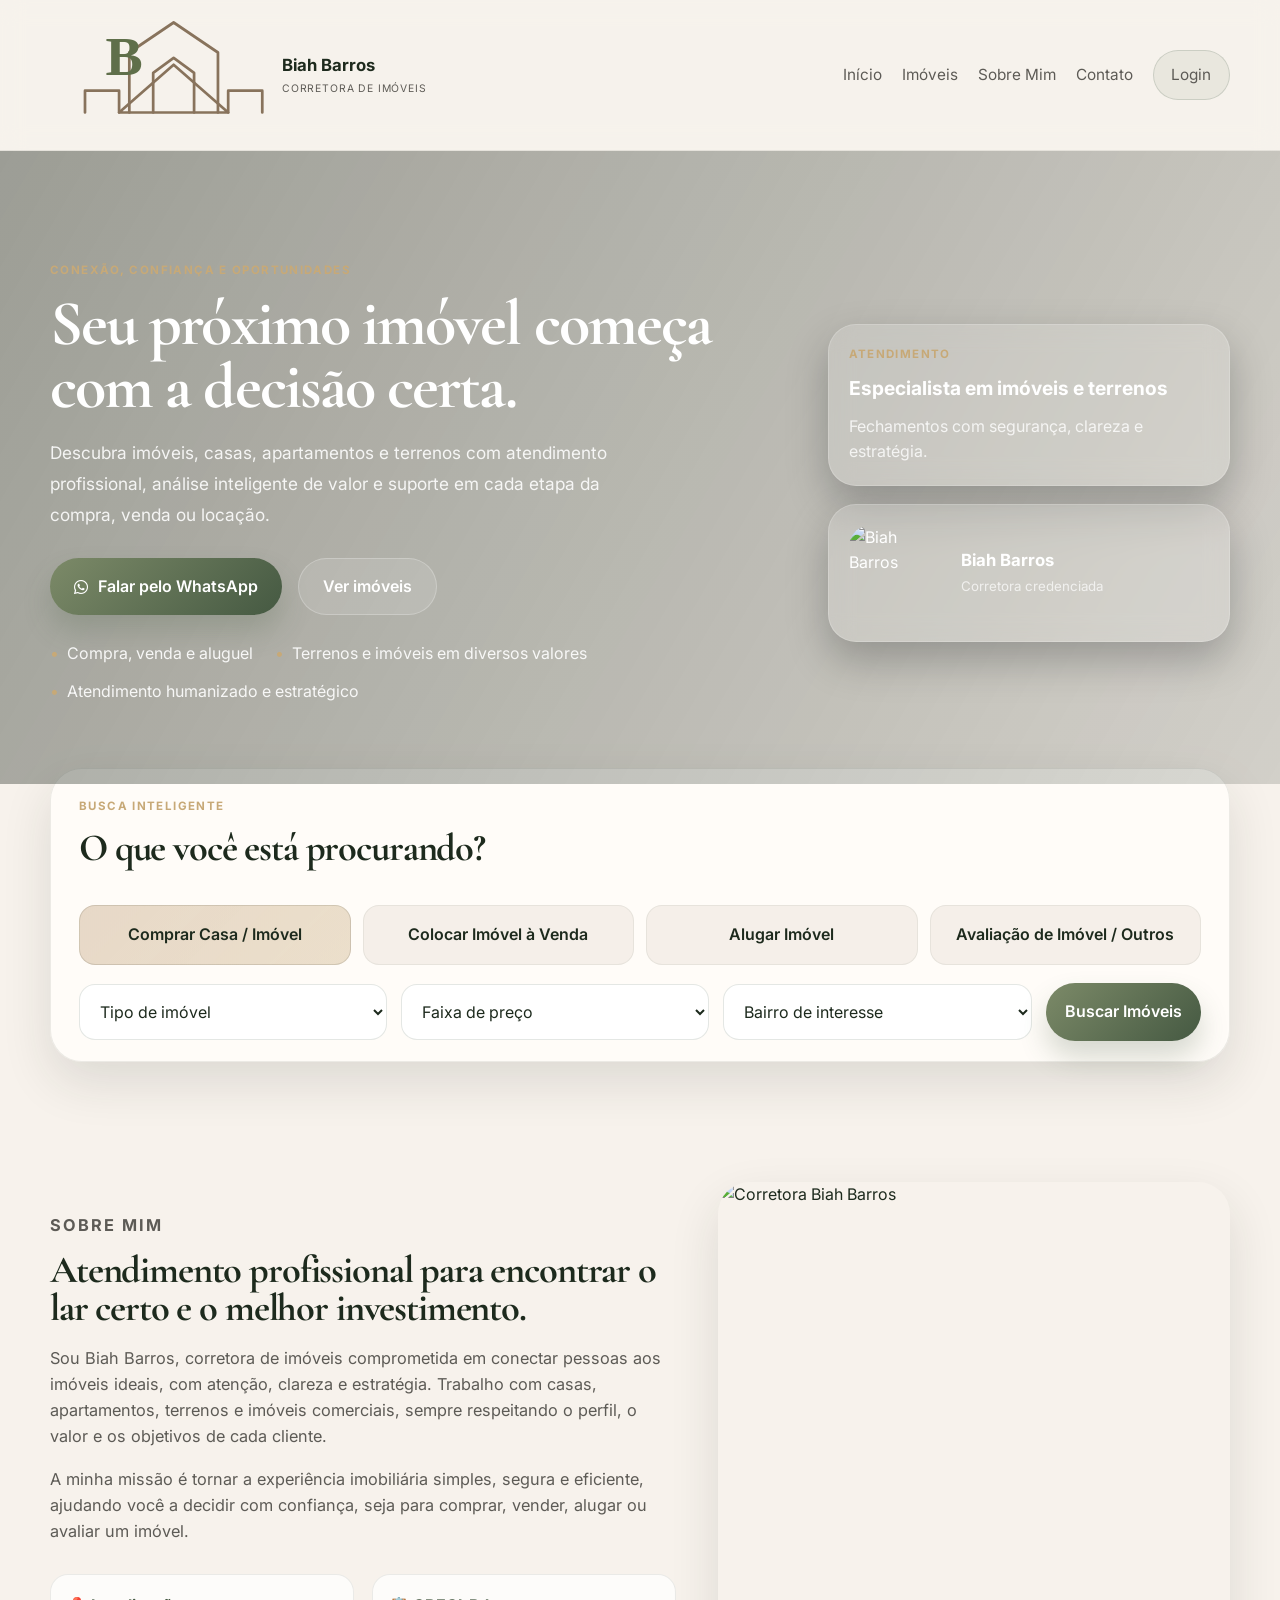
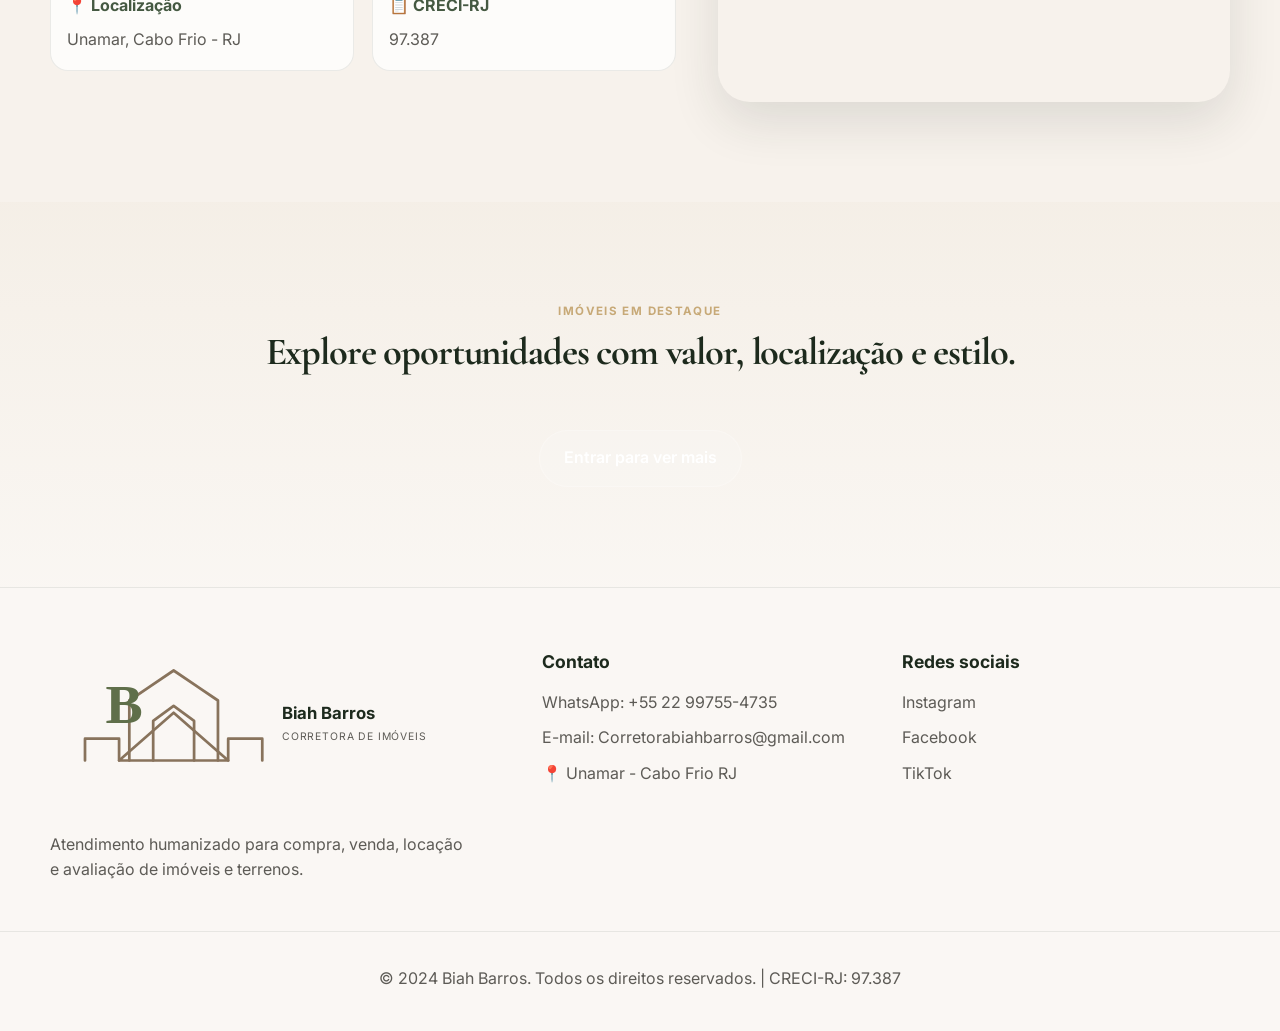
==== commit 624140dc: "Atualização da identidade visual com logo oficial e foto da corretora Biah Barros" ====
--- a/index.html
+++ b/index.html
@@ -21,8 +21,8 @@
     <header class="site-header">
       <div class="container nav-shell">
         <a href="index.html" class="brand" aria-label="Biah Barros home">
-          <span class="brand-mark">B</span>
-          <div>
+          <img src="data:image/svg+xml,%3Csvg xmlns='http://www.w3.org/2000/svg' viewBox='0 0 320 220' width='220' height='150'%3E%3Cg fill='none' stroke='%2388735C' stroke-width='4' stroke-linecap='round' stroke-linejoin='round' transform='translate(30,15)'%3E%3Cpath d='M 70 150 L 150 80 L 230 150 Z'/%3E%3Cpath d='M 85 150 L 85 62 L 150 18 L 215 62 L 215 150'/%3E%3Cpath d='M 120 150 L 120 92 L 150 70 L 180 92 L 180 150'/%3E%3Cpath d='M 70 150 L 70 118 L 20 118 L 20 150'/%3E%3Cpath d='M 230 150 L 230 118 L 280 118 L 280 150'/%3E%3C/g%3E%3Ctext x='80' y='110' font-family='Georgia, serif' font-size='82' font-weight='bold' fill='%235F6F4A' letter-spacing='-4'%3EB%3C/text%3E%3C/svg%3E" alt="Biah Barros Logo" class="logo-img" />
+          <div class="brand-text-wrap">
             <strong>Biah Barros</strong>
             <small>Corretora de Imóveis</small>
           </div>
@@ -58,7 +58,7 @@
             <div class="hero-actions">
               <a
                 class="btn btn-primary"
-                href="https://wa.me/5522997554735?text=Ol%C3%A1%20Biah!%20Quero%20conversar%20sobre%20im%C3%B3veis%20e%20terrenos."
+                href="https://wa.me/5522997554735?text=Olá%20Biah!%20Quero%20conversar%20sobre%20imóveis%20e%20terrenos."
                 target="_blank"
                 rel="noopener noreferrer"
               >
@@ -81,7 +81,7 @@
             </div>
             <div class="agent-card">
               <img
-                src="https://images.unsplash.com/photo-1494790108377-be9c29b29330?auto=format&fit=crop&w=900&q=80"
+                src="https://images.unsplash.com/photo-1544005313-94ddf0286df2?auto=format&fit=crop&w=900&q=80"
                 alt="Biah Barros"
               />
               <div>
@@ -247,8 +247,8 @@
       <div class="container footer-grid">
         <div>
           <a href="index.html" class="brand footer-brand">
-            <span class="brand-mark">B</span>
-            <div>
+            <img src="data:image/svg+xml,%3Csvg xmlns='http://www.w3.org/2000/svg' viewBox='0 0 320 220' width='220' height='150'%3E%3Cg fill='none' stroke='%2388735C' stroke-width='4' stroke-linecap='round' stroke-linejoin='round' transform='translate(30,15)'%3E%3Cpath d='M 70 150 L 150 80 L 230 150 Z'/%3E%3Cpath d='M 85 150 L 85 62 L 150 18 L 215 62 L 215 150'/%3E%3Cpath d='M 120 150 L 120 92 L 150 70 L 180 92 L 180 150'/%3E%3Cpath d='M 70 150 L 70 118 L 20 118 L 20 150'/%3E%3Cpath d='M 230 150 L 230 118 L 280 118 L 280 150'/%3E%3C/g%3E%3Ctext x='80' y='110' font-family='Georgia, serif' font-size='82' font-weight='bold' fill='%235F6F4A' letter-spacing='-4'%3EB%3C/text%3E%3C/svg%3E" alt="Biah Barros Logo" class="logo-img" />
+            <div class="brand-text-wrap">
               <strong>Biah Barros</strong>
               <small>Corretora de Imóveis</small>
             </div>
@@ -278,315 +278,10 @@
       </div>
 
       <div class="footer-bottom">
-        <p>© 2024 Biah Barros. Todos os direitos reservados.</p>
+        <p>© 2024 Biah Barros. Todos os direitos reservados. | CRECI-RJ: 97.387</p>
       </div>
     </footer>
 
     <div id="toast" class="toast" aria-live="polite"></div>
   </body>
 </html>
-
-
-
-
-
-
-
-
-
-
-
-
-
-
-
-
-
-
-
-
-
-
-
-
-
-
-
-
-
-
-
-
-
-
-
-
-
-
-
-
-
-
-
-
-
-
-
-
-
-
-
-
-
-
-
-
-
-
-
-
-
-
-
-
-
-
-
-
-
-
-
-
-
-
-
-
-
-
-
-
-
-
-
-
-
-
-
-
-
-
-
-
-
-
-
-
-
-
-
-
-
-
-
-
-
-
-
-
-
-
-
-
-
-
-
-
-
-
-
-
-
-
-
-
-
-
-
-
-
-
-
-
-
-
-
-
-
-
-
-
-
-
-
-
-
-
-
-
-
-
-
-
-
-
-
-
-
-
-
-
-
-
-
-
-
-
-
-
-
-
-
-
-
-
-
-
-
-
-
-
-
-
-
-
-
-
-
-
-
-
-
-
-
-
-
-
-
-
-
-
-
-
-
-
-
-
-
-
-
-
-
-
-
-
-
-
-
-
-
-
-
-
-
-
-
-
-
-
-
-
-
-
-
-
-
-
-
-
-
-
-
-
-
-
-
-
-
-
-
-
-
-
-
-
-
-
-
-
-
-
-
-
-
-
-
-
-
-
-
-
-
-
-
-
-
-
-
-
-
-
-
-
-
-
-
-
-
-
-
-
-
-
-
-
-
-
-
-
-
-
-
-
-
-
-
